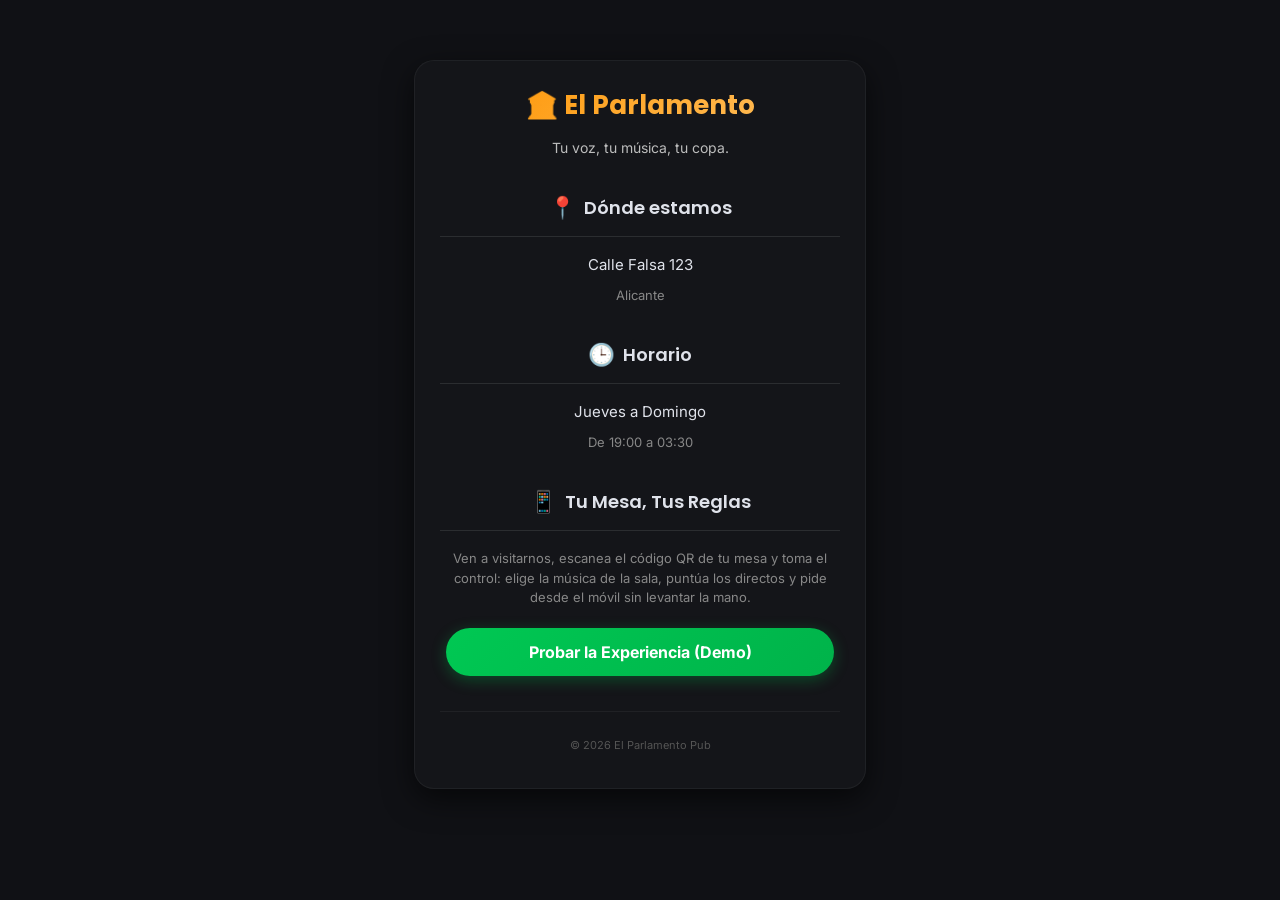
==== index.html @ 04c29ab9 "primer commit" ====
<!DOCTYPE html>
<html lang="es">
<head>
    <meta charset="UTF-8">
    <meta name="viewport" content="width=device-width, initial-scale=1.0, maximum-scale=1.0, user-scalable=no">
    <title>El Parlamento Pub | Alicante</title>
    <link rel="preconnect" href="https://fonts.googleapis.com">
    <link rel="preconnect" href="https://fonts.gstatic.com" crossorigin>
    <link href="https://fonts.googleapis.com/css2?family=Poppins:wght@600;700&family=Inter:wght@400;600&display=swap" rel="stylesheet">
    <link rel="stylesheet" href="style.css">
</head>
<body>

    <div class="contenedor" style="margin-top: 5vh;">
        
        <h1>🏛️ El Parlamento</h1>
        <p class="subtitulo">Tu voz, tu música, tu copa.</p>

        <div>
            <h3><span class="icon">📍</span> Dónde estamos</h3>
            <p style="font-size: 15px; margin-bottom: 5px; color: var(--text-body);">Calle Falsa 123</p>
            <p style="font-size: 13px; color: #888;">Alicante</p>
        </div>

        <div>
            <h3><span class="icon">🕒</span> Horario</h3>
            <p style="font-size: 15px; margin-bottom: 5px; color: var(--text-body);">Jueves a Domingo</p>
            <p style="font-size: 13px; color: #888;">De 19:00 a 03:30</p>
        </div>

        <div>
            <h3><span class="icon">📱</span> Tu Mesa, Tus Reglas</h3>
            <p style="font-size: 13px; color: #888; margin-bottom: 20px; padding: 0 10px; line-height: 1.5;">
                Ven a visitarnos, escanea el código QR de tu mesa y toma el control: elige la música de la sala, puntúa los directos y pide desde el móvil sin levantar la mano.
            </p>
            
            <a href="clientes.html" class="boton boton-verde">Probar la Experiencia (Demo)</a>
        </div>

        <div style="margin-top: 35px; border-top: 1px solid rgba(255, 255, 255, 0.05); padding-top: 15px;">
            <p style="font-size: 11px; color: #555;">© 2026 El Parlamento Pub</p>
        </div>

    </div>

</body>
</html>
---- style.css ----
:root {
    --accent-orange: #FE9400; 
    --accent-orange-hover: #e67e22;
    --accent-green: #00C853; 
    --accent-green-hover: #00b34a;
    --accent-dark-btn: #393C45; 
    --bg-body: #101115; 
    --bg-card: #16171B; 
    --text-heading: #BDBDBD; 
    --text-body: #E0E3EB; 
    --shadow-card: 0 10px 30px rgba(0,0,0,0.6);
}

body {
    font-family: 'Inter', sans-serif;
    background-color: var(--bg-body);
    color: var(--text-body);
    margin: 0;
    padding: 15px;
    text-align: center;
    -webkit-overflow-scrolling: touch; 
}

.contenedor {
    max-width: 400px;
    margin: 0 auto;
    background-color: rgba(22, 23, 27, 0.8);
    border-radius: 20px;
    padding: 25px;
    box-shadow: var(--shadow-card);
    border: 1px solid rgba(255, 255, 255, 0.05);
    backdrop-filter: blur(10px);
    -webkit-backdrop-filter: blur(10px);
}

h1 { 
    font-family: 'Poppins', sans-serif;
    font-weight: 700;
    background: linear-gradient(135deg, #FE9400 0%, #ffc163 100%);
    -webkit-background-clip: text;
    background-clip: text;
    -webkit-text-fill-color: transparent;
    margin: 0; 
    font-size: 26px;
}

p.subtitulo { color: var(--text-heading); font-size: 14px; margin-bottom: 30px; font-weight: 400;}

h3 { 
    color: var(--text-body); 
    border-bottom: 1px solid rgba(255, 255, 255, 0.1); 
    padding-bottom: 12px; 
    margin-top: 35px;
    font-size: 18px;
    font-family: 'Poppins', sans-serif;
    font-weight: 600;
    display: flex;
    align-items: center;
    justify-content: center;
}

h3 span.icon { margin-right: 8px; font-size: 1.2em;}

.boton {
    display: block;
    background: linear-gradient(135deg, #FE9400 0%, #f39c12 100%);
    color: #1a1a1a;
    padding: 14px;
    text-decoration: none;
    border-radius: 30px;
    font-weight: 700;
    font-size: 16px;
    margin: 12px auto;
    width: 90%;
    border: none;
    cursor: pointer;
    box-shadow: 0 4px 15px rgba(254, 148, 0, 0.3);
    transition: transform 0.1s ease, box-shadow 0.2s ease;
    outline: none;
}
.boton:active { transform: scale(0.98); box-shadow: 0 2px 10px rgba(254, 148, 0, 0.2); }

.boton-verde {
    background: linear-gradient(135deg, #00C853 0%, #00b34a 100%);
    color: white;
    box-shadow: 0 4px 15px rgba(0, 200, 83, 0.3);
}
.boton-verde:active { transform: scale(0.98); box-shadow: 0 2px 10px rgba(0, 200, 83, 0.2); }

.boton-oscuro {
    background-color: var(--accent-dark-btn);
    color: white;
    box-shadow: 0 4px 10px rgba(0, 0, 0, 0.3);
    background-image: none;
}
.boton-oscuro:hover { background-color: #555; }
.boton-oscuro:active { transform: scale(0.98); }

/* --- NUEVO: Estilo para la caja de texto de pedir canciones --- */
.input-texto {
    width: 90%;
    padding: 14px;
    border-radius: 12px;
    border: 1px solid rgba(255, 255, 255, 0.1);
    background-color: #1a1a1a;
    color: white;
    font-family: 'Inter', sans-serif;
    font-size: 14px;
    margin-bottom: 10px;
    outline: none;
}
.input-texto:focus {
    border-color: var(--accent-orange);
}

.datos-wifi {
    background-color: #1a1a1a;
    padding: 12px;
    border-radius: 12px;
    margin-bottom: 10px;
    border: 1px solid rgba(255, 255, 255, 0.05);
}
.datos-wifi p strong { color: var(--accent-orange); }

/* --- ESTILOS ESPECÍFICOS DE LA CARTA INTERACTIVA --- */
.carta-body { padding-bottom: 40px; }

.caja-alergenos {
    background-color: var(--bg-card);
    border-radius: 15px;
    margin-bottom: 20px;
    border: 1px solid rgba(255, 255, 255, 0.05);
    overflow: hidden; 
}

.caja-alergenos summary {
    padding: 14px;
    color: var(--accent-orange);
    font-weight: 600;
    font-size: 14px;
    cursor: pointer;
    list-style: none;
    display: flex;
    justify-content: space-between;
    align-items: center;
    user-select: none;
}
.caja-alergenos summary::-webkit-details-marker { display: none; }

.filtros-contenido {
    padding: 0 14px 14px 14px;
    display: flex;
    flex-wrap: wrap; 
    gap: 8px;
    border-top: 1px solid rgba(255, 255, 255, 0.05);
    padding-top: 15px;
}

.etiqueta-filtro {
    display: flex;
    align-items: center;
    background-color: var(--accent-dark-btn);
    padding: 8px 14px;
    border-radius: 20px;
    font-size: 13px;
    border: 1px solid rgba(255, 255, 255, 0.05);
    cursor: pointer;
    transition: all 0.2s ease;
}
.etiqueta-filtro input { display: none; }
.etiqueta-filtro:has(input:checked) {
    background-color: #E53935; /* Rojo alerta */
    color: white;
}

.categorias-scroll {
    display: flex;
    overflow-x: auto;
    gap: 10px;
    padding-bottom: 10px;
    margin-bottom: 15px;
    scrollbar-width: none; 
}
.categorias-scroll::-webkit-scrollbar { display: none; }

.btn-categoria {
    background-color: #1a1a1a;
    color: #aaa;
    border: 1px solid rgba(255, 255, 255, 0.1);
    padding: 10px 20px;
    border-radius: 25px;
    font-family: 'Poppins', sans-serif;
    font-size: 14px;
    font-weight: 600;
    white-space: nowrap;
    cursor: pointer;
    transition: all 0.2s ease;
}
.btn-categoria.activo {
    background: linear-gradient(135deg, var(--accent-orange) 0%, #ffc163 100%);
    color: #1a1a1a;
    border: none;
    box-shadow: 0 4px 10px rgba(254, 148, 0, 0.3);
}

.plato {
    background-color: rgba(22, 23, 27, 0.8);
    padding: 18px;
    border-radius: 15px;
    margin-bottom: 15px;
    border: 1px solid rgba(255, 255, 255, 0.05);
    animation: fadeIn 0.3s ease;
}

@keyframes fadeIn {
    from { opacity: 0; transform: translateY(10px); }
    to { opacity: 1; transform: translateY(0); }
}

.plato-titulo {
    display: flex;
    justify-content: space-between;
    align-items: flex-start;
    margin-bottom: 8px;
    gap: 10px;
}
.plato h3 { margin: 0; color: #fff; font-size: 16px; font-family: 'Poppins', sans-serif; line-height: 1.2;}
.precio { color: var(--accent-green); font-weight: 700; font-size: 16px; font-family: 'Poppins', sans-serif;}
.descripcion { color: #aaa; font-size: 13px; margin: 5px 0 10px 0; line-height: 1.4; }
.alergenos-lista { color: #E53935; font-size: 11px; font-weight: 600; display: flex; flex-wrap: wrap; gap: 5px;}
.sin-alergenos { color: #888; font-size: 11px; }

/* --- ESTILOS PARA LAS JAMS (Termómetro) --- */
.caja-termometro {
    background-color: rgba(22, 23, 27, 0.5);
    padding: 20px;
    border-radius: 15px;
    border: 1px solid rgba(255, 255, 255, 0.05);
    margin-bottom: 20px;
}

.barra-fondo {
    width: 100%;
    height: 30px;
    background-color: #1a1a1a;
    border-radius: 15px;
    overflow: hidden;
    border: 1px solid rgba(255, 255, 255, 0.1);
    position: relative;
    /* Efecto de sombra interior para que parezca hundido */
    box-shadow: inset 0 2px 5px rgba(0,0,0,0.5);
}

.barra-relleno {
    height: 100%;
    width: 0%; /* Esto lo cambiaremos con JS */
    /* Un degradado que va de verde a rojo para dar sensación de temperatura */
    background: linear-gradient(90deg, var(--accent-green) 0%, var(--accent-orange) 50%, #E53935 100%);
    transition: width 0.4s cubic-bezier(0.4, 0, 0.2, 1);
}

/* Clase para desactivar el botón temporalmente (Anti-Spam) */
.boton-bloqueado {
    opacity: 0.5;
    cursor: not-allowed;
    pointer-events: none; /* Evita que se pueda hacer clic */
    background: #555 !important; /* Lo ponemos gris */
    box-shadow: none !important;
}
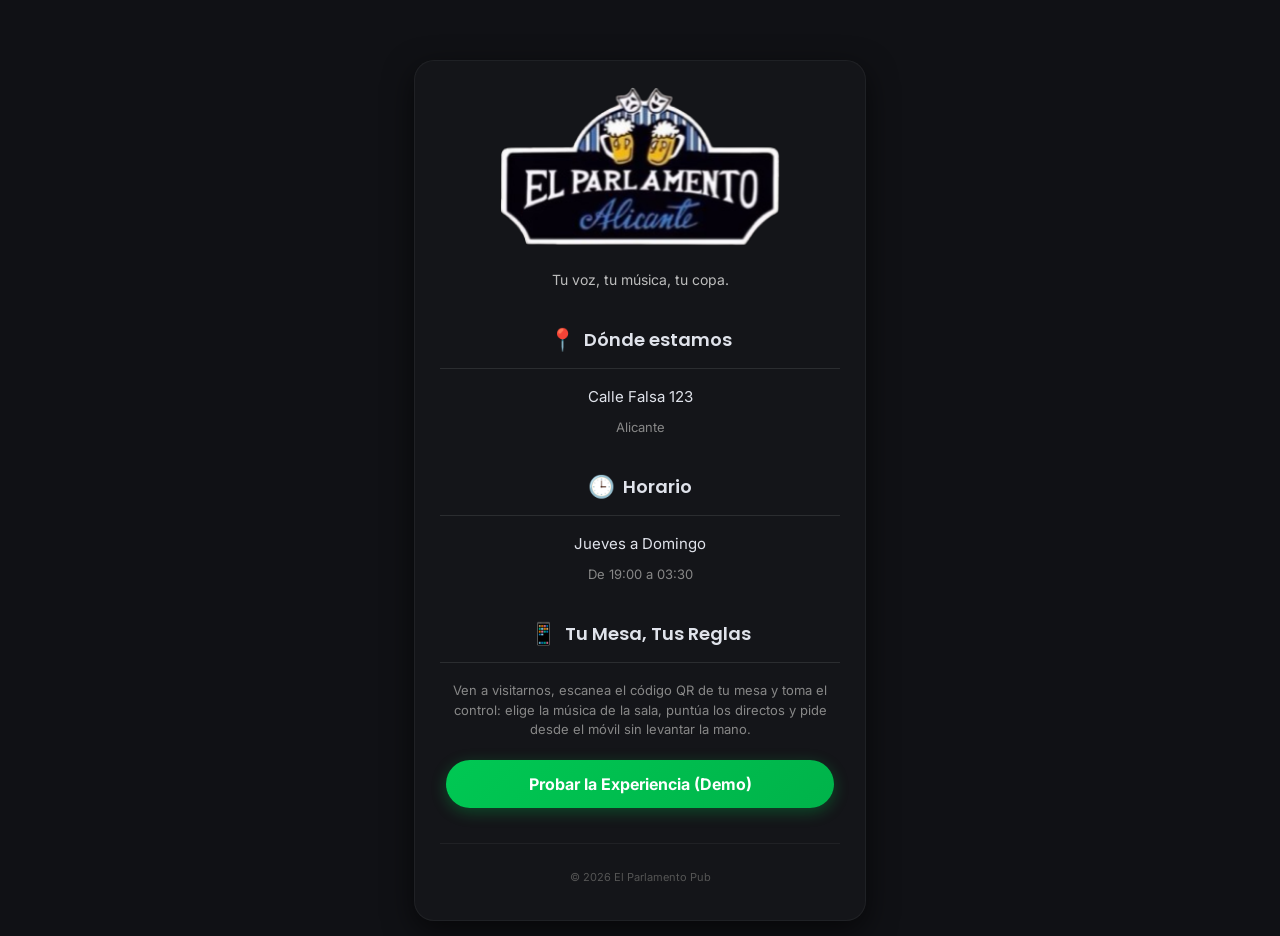
==== commit b3a8eec9: "Push desde Stream Deck" ====
--- a/index.html
+++ b/index.html
@@ -13,7 +13,8 @@
 
     <div class="contenedor" style="margin-top: 5vh;">
         
-        <h1>🏛️ El Parlamento</h1>
+        <img src="img/logo.png" alt="Logo El Parlamento Pub" class="logo-parlamento">
+
         <p class="subtitulo">Tu voz, tu música, tu copa.</p>
 
         <div>
--- a/style.css
+++ b/style.css
@@ -266,4 +266,14 @@
     pointer-events: none; /* Evita que se pueda hacer clic */
     background: #555 !important; /* Lo ponemos gris */
     box-shadow: none !important;
+}
+
+.logo-parlamento {
+    width: 100%;
+    max-width: 280px; /* Controla el ancho máximo para móviles */
+    height: auto; /* Mantiene la proporción rectangular */
+    margin-bottom: 25px; /* Separa el logo del título */
+    display: block; /* Para centrarlo horizontalmente */
+    margin-left: auto;
+    margin-right: auto;
 }
